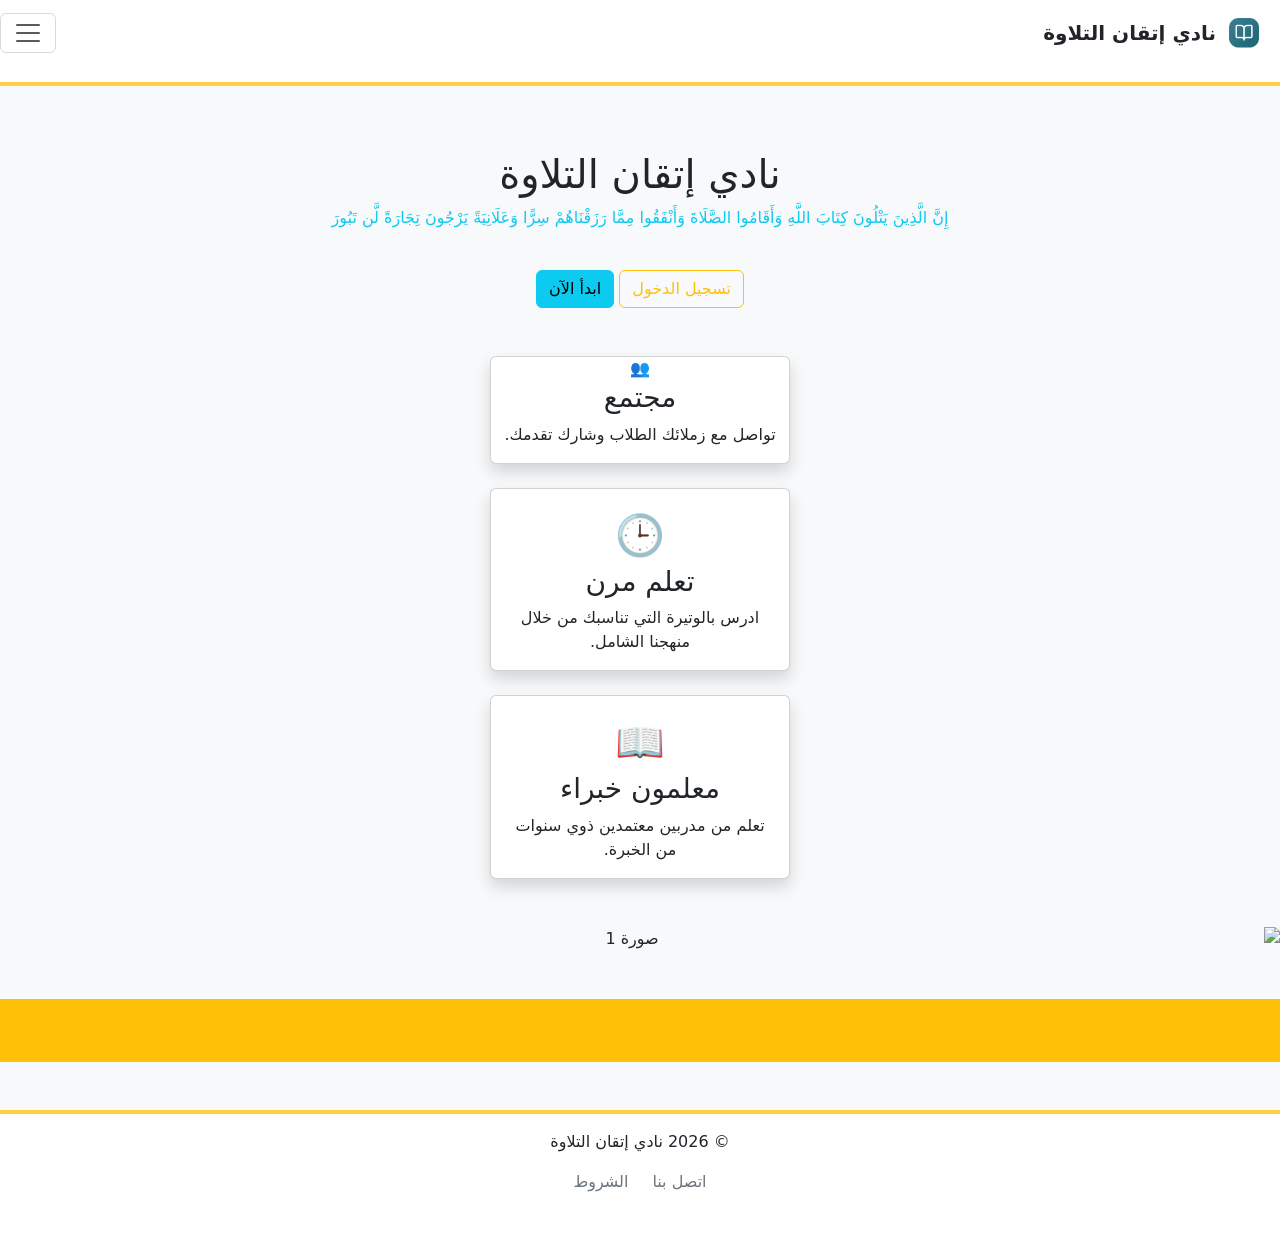
==== index.html @ 7944988d "index" ====
<!DOCTYPE html>

<html lang="ar" dir="rtl">
<head>
<meta charset="UTF-8">
<link href="https://cdn.jsdelivr.net/npm/bootstrap@5.3.8/dist/css/bootstrap.min.css" rel="stylesheet"
integrity="sha384-sRIl4kxILFvY47J16cr9ZwB07vP4J8+LH7qKQnuqkuIAvNWLzeN8tE5YBujZqJLB"
crossorigin="anonymous">
<script src="https://cdn.jsdelivr.net/npm/bootstrap@5.3.8/dist/js/bootstrap.bundle.min.js"
integrity="sha384-FKyoEForCGlyvwx9Hj09JcYn3nv7wiPVlz7YYwJrWVcXK/BmnVDxM+D2scQbITxI"
crossorigin="anonymous"></script>
<title>نادي إتقان التلاوة</title>
</head>

<body class="bg-light text-center">

<header class="bg-white">
    <nav class="navbar navbar-white d-flex justify-content-between" dir="rtl">

        <!-- Logo + Title (Right side) -->
        <a class="navbar-brand d-flex align-items-center" href="index.html">
            <img src="images/logo.png" alt="شعار النادي" class="rounded ms-2" width="40">
            <span class="text-dark fw-bold fs-5">نادي إتقان التلاوة</span>
        </a>

        <!-- Toggler Button -->
        <button class="navbar-toggler" type="button" data-bs-toggle="collapse" data-bs-target="#navbarNav">
            <span class="navbar-toggler-icon"></span>
        </button>

        <!-- Dropdown Menu (Always collapsed) -->
        <div class="collapse navbar-collapse" id="navbarNav">
            <ul class="navbar-nav text-end">
                <li class="nav-item">
                    <a href="index.html" class="nav-link active text-secondary fw-bold">الرئيسية</a>
                </li>
                <li class="nav-item">
                    <a href="about.html" class="nav-link text-secondary fw-bold">حول</a>
                </li>
                </li class="nav-item">
                    <a href="funpage.html" class="nav-link text-secondary fw-bold">ترفيه</a>
                </li>
                <li class="nav-item">
                    <a href="questionnaire.html" class="nav-link text-secondary fw-bold">استبيان</a>
                </li>
            </ul>
        </div>

    </nav>

    <hr class="border border-warning border-2 opacity-75">
</header>




<section>
    <br/><br/>
<div class="container">
    <h1 class="text-dark ">نادي إتقان التلاوة</h1>

    <p class="text-info">
    إِنَّ الَّذِينَ يَتْلُونَ كِتَابَ اللَّهِ وَأَقَامُوا الصَّلَاةَ وَأَنْفَقُوا
    مِمَّا رَزَقْنَاهُمْ سِرًّا وَعَلَانِيَةً يَرْجُونَ تِجَارَةً لَّن تَبُورَ
    </p>
</div>

    <br/>
    <a href="login.html" class="btn btn-outline-warning">تسجيل الدخول</a>
    <a href="register.html" class="btn btn-info">ابدأ الآن</a>
    <br/>
    <br/><br/>
</section>

<section>
<div class="d-flex justify-content-center align-items-center">
    <div class="card bg-white shadow" style="width:300px">

        <div class="text-center">👥</div>
        <h3>مجتمع</h3>
        <p>تواصل مع زملائك الطلاب وشارك تقدمك.</p>
    </div>
</div>
<br/>

<div class="d-flex justify-content-center align-items-center">
    <div class="card bg-white shadow" style="width:300px">
        <div class="text-center fs-1 mt-3">🕒</div>
        <h3 class="text-center">تعلم مرن</h3>
        <p class="text-center px-3">ادرس بالوتيرة التي تناسبك من خلال منهجنا الشامل.</p>
    </div>
</div>

<br/>

<div class="d-flex justify-content-center align-items-center">
    <div class="card bg-white shadow" style="width:300px">
        <div class="text-center fs-1 mt-3">📖</div>
        <h3 class="text-center">معلمون خبراء</h3>
        <p class="text-center px-3">تعلم من مدربين معتمدين ذوي سنوات من الخبرة.</p>
    </div>
</div>
</section>

<!--A photo gallery which displayes a set of photos in rotational manner where each photo remains at least 3 seconds before exchanged automaticaslly-->
<section class="my-5">
    <div id="photoCarousel" class="carousel slide" data-bs-ride="carousel">
        <div class="carousel-inner">
            <div class="carousel-item active">
                <img src="images/photo1.jpg" class="d-block w-100" alt="صورة 1">
            </div>
            <div class="carousel-item">
                <img src="images/photo2.jpg" class="d-block w-100" alt="صورة 2">
            </div>
            <div class="carousel-item">
                <img src="images/photo3.jpg" class="d-block w-100" alt="صورة 3">
            </div>
        </div>
    </div>
</section>

<!--text banner with a welcoming message moving from right to left-->
<section class="bg-warning text-white py-3 mt-5">
    <marquee behavior="scroll" direction="rtl" scrollamount="5">
        مرحباً بكم في نادي إتقان التلاوة - حيث يبدأ رحلتك في إتقان تلاوة القرآن!
    </marquee>
</section>



<footer class="mt-5 bg-white">
    <hr class="border border-warning border-2 opacity-75 mx-auto">
    <div class="container pb-4">
        <p class="mb-3">© 2026 نادي إتقان التلاوة</p>
        
        <div class="d-flex justify-content-center gap-4">
            <a href="contact.html" class="text-decoration-none text-secondary">اتصل بنا</a>
            <a href="#" class="text-decoration-none text-secondary">الشروط</a>
        </div>
        
    </div>
    <br/>
</footer>

</body>
</html>
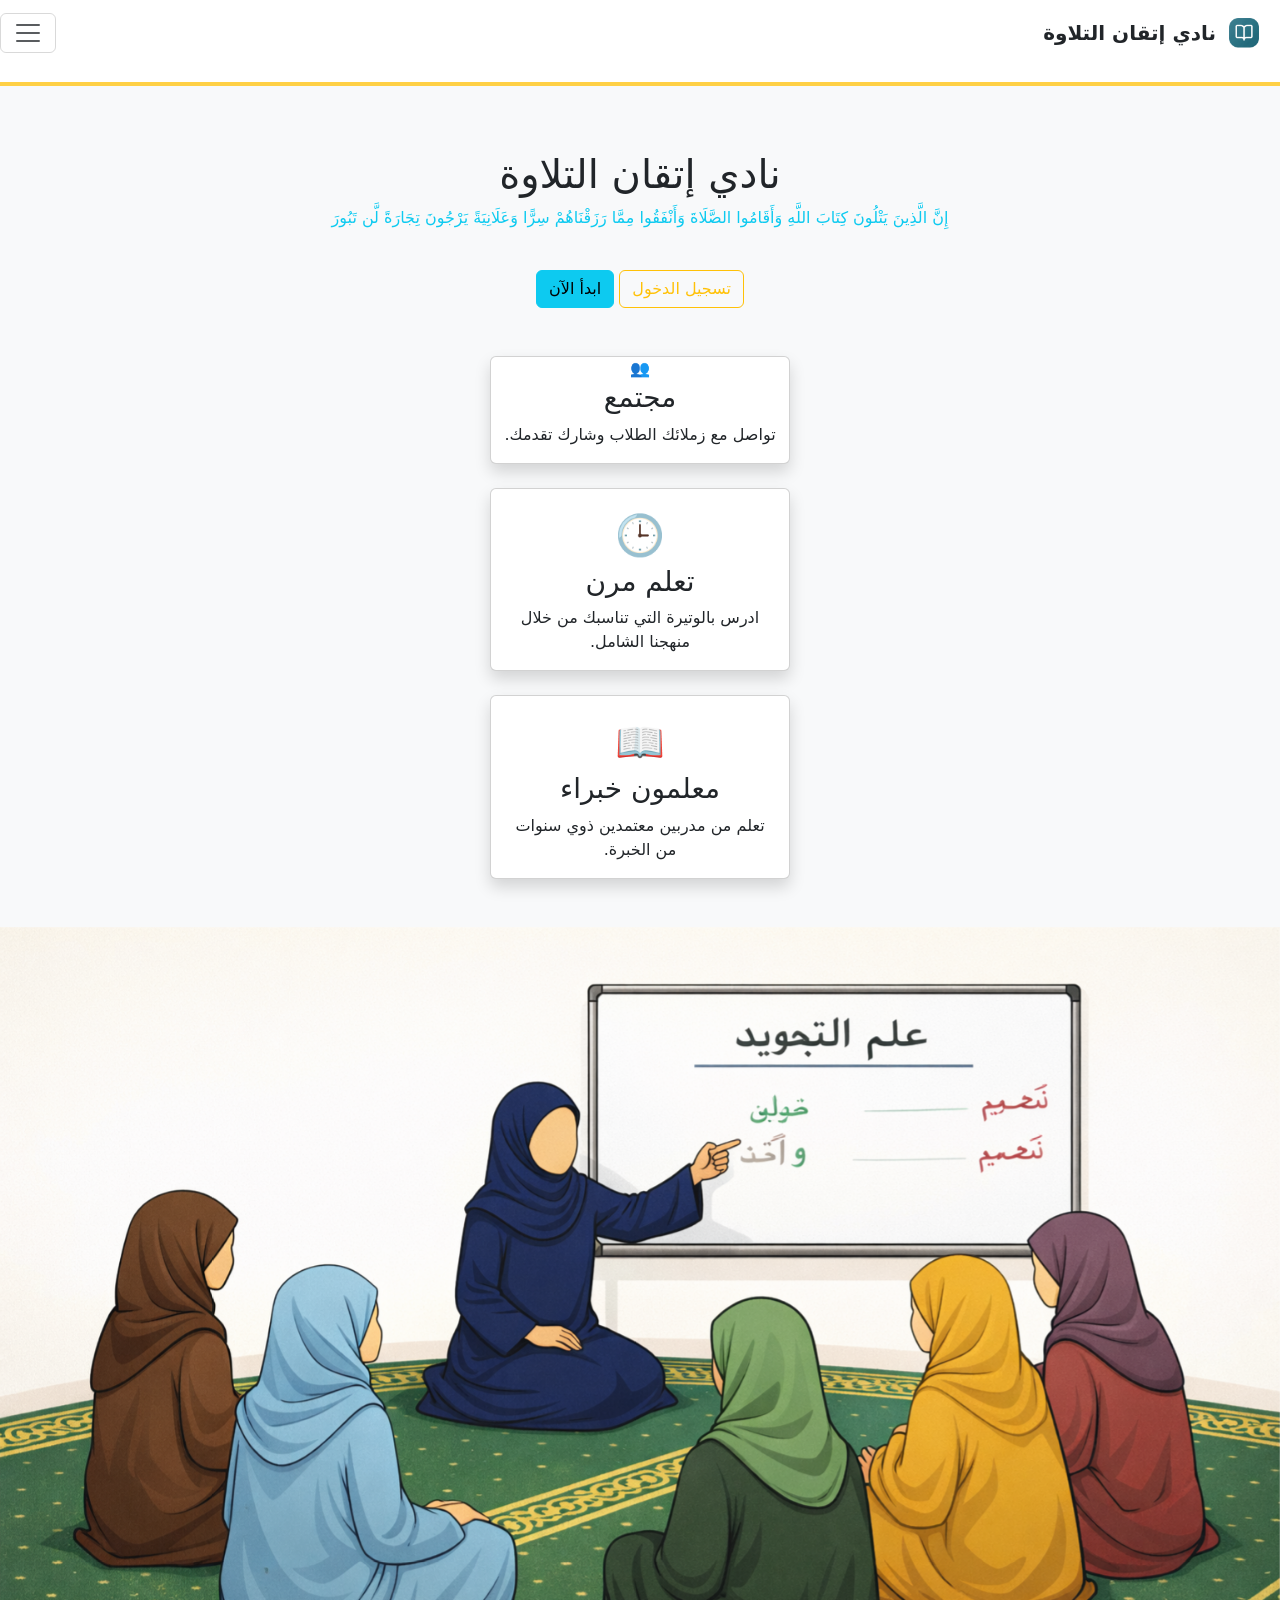
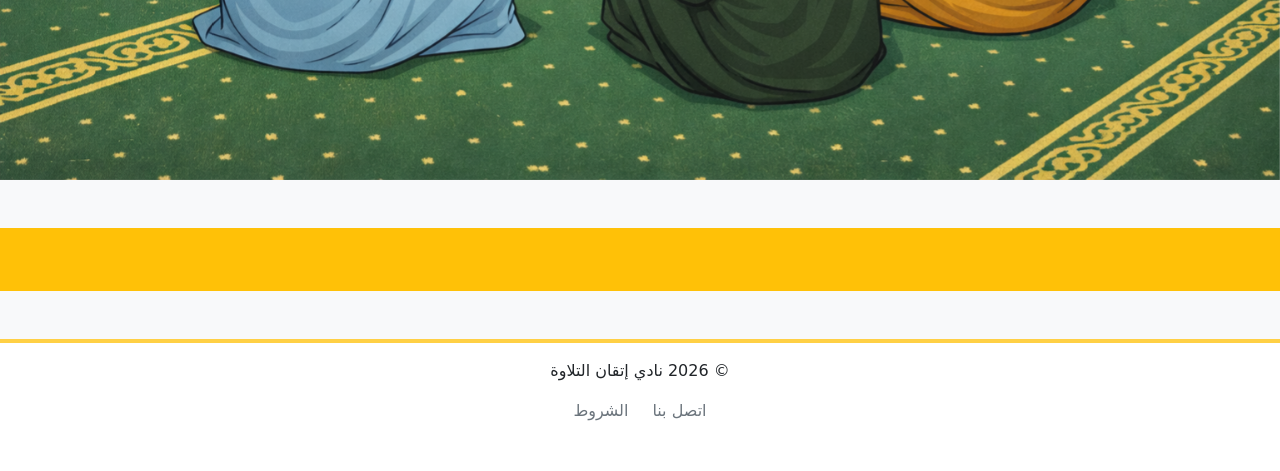
==== commit b0b1116b: "Added pictures to the index, added javaScript to teacher page ." ====
--- a/index.html
+++ b/index.html
@@ -3,6 +3,7 @@
 <html lang="ar" dir="rtl">
 <head>
 <meta charset="UTF-8">
+<meta name="viewport" content="width=device-width, initial-scale=1.0">
 <link href="https://cdn.jsdelivr.net/npm/bootstrap@5.3.8/dist/css/bootstrap.min.css" rel="stylesheet"
 integrity="sha384-sRIl4kxILFvY47J16cr9ZwB07vP4J8+LH7qKQnuqkuIAvNWLzeN8tE5YBujZqJLB"
 crossorigin="anonymous">
@@ -14,10 +15,11 @@
 
 <body class="bg-light text-center">
 
+<!-- Header -->
 <header class="bg-white">
     <nav class="navbar navbar-white d-flex justify-content-between" dir="rtl">
 
-        <!-- Logo + Title (Right side) -->
+        <!-- Logo + Title -->
         <a class="navbar-brand d-flex align-items-center" href="index.html">
             <img src="images/logo.png" alt="شعار النادي" class="rounded ms-2" width="40">
             <span class="text-dark fw-bold fs-5">نادي إتقان التلاوة</span>
@@ -28,7 +30,7 @@
             <span class="navbar-toggler-icon"></span>
         </button>
 
-        <!-- Dropdown Menu (Always collapsed) -->
+        <!-- Dropdown Menu -->
         <div class="collapse navbar-collapse" id="navbarNav">
             <ul class="navbar-nav text-end">
                 <li class="nav-item">
@@ -43,6 +45,10 @@
                 <li class="nav-item">
                     <a href="questionnaire.html" class="nav-link text-secondary fw-bold">استبيان</a>
                 </li>
+                <li class="nav-item">
+                    <a href="calculate.html" class="nav-link text-secondary fw-bold">حاسبة</a>
+                </li>
+
             </ul>
         </div>
 
@@ -53,7 +59,7 @@
 
 
 
-
+<!-- welcome section -->
 <section>
     <br/><br/>
 <div class="container">
@@ -72,6 +78,7 @@
     <br/><br/>
 </section>
 
+<!-- features section -->
 <section>
 <div class="d-flex justify-content-center align-items-center">
     <div class="card bg-white shadow" style="width:300px">
@@ -102,32 +109,32 @@
 </div>
 </section>
 
-<!--A photo gallery which displayes a set of photos in rotational manner where each photo remains at least 3 seconds before exchanged automaticaslly-->
+<!--photo gallery-->
 <section class="my-5">
     <div id="photoCarousel" class="carousel slide" data-bs-ride="carousel">
         <div class="carousel-inner">
             <div class="carousel-item active">
-                <img src="images/photo1.jpg" class="d-block w-100" alt="صورة 1">
+                <img src="images/photo1.png" class="d-block w-100" alt="حلقة تجويد">
             </div>
             <div class="carousel-item">
-                <img src="images/photo2.jpg" class="d-block w-100" alt="صورة 2">
+                <img src="images/photo2.png" class="d-block w-100" alt="حلقة تلاوة">
             </div>
             <div class="carousel-item">
-                <img src="images/photo3.jpg" class="d-block w-100" alt="صورة 3">
+                <img src="images/photo3.png" class="d-block w-100" alt="اختبار تجويد">
             </div>
         </div>
     </div>
 </section>
 
-<!--text banner with a welcoming message moving from right to left-->
+<!--welcoming message-->
 <section class="bg-warning text-white py-3 mt-5">
     <marquee behavior="scroll" direction="rtl" scrollamount="5">
-        مرحباً بكم في نادي إتقان التلاوة - حيث يبدأ رحلتك في إتقان تلاوة القرآن!
+        مرحباً بكم في نادي إتقان التلاوة - حيث تبدأ رحلتك في نادي إتقان التلاوة!
     </marquee>
 </section>
 
 
-
+<!--footer-->
 <footer class="mt-5 bg-white">
     <hr class="border border-warning border-2 opacity-75 mx-auto">
     <div class="container pb-4">
@@ -135,7 +142,7 @@
         
         <div class="d-flex justify-content-center gap-4">
             <a href="contact.html" class="text-decoration-none text-secondary">اتصل بنا</a>
-            <a href="#" class="text-decoration-none text-secondary">الشروط</a>
+            <a href="rules.html" class="text-decoration-none text-secondary">الشروط</a>
         </div>
         
     </div>
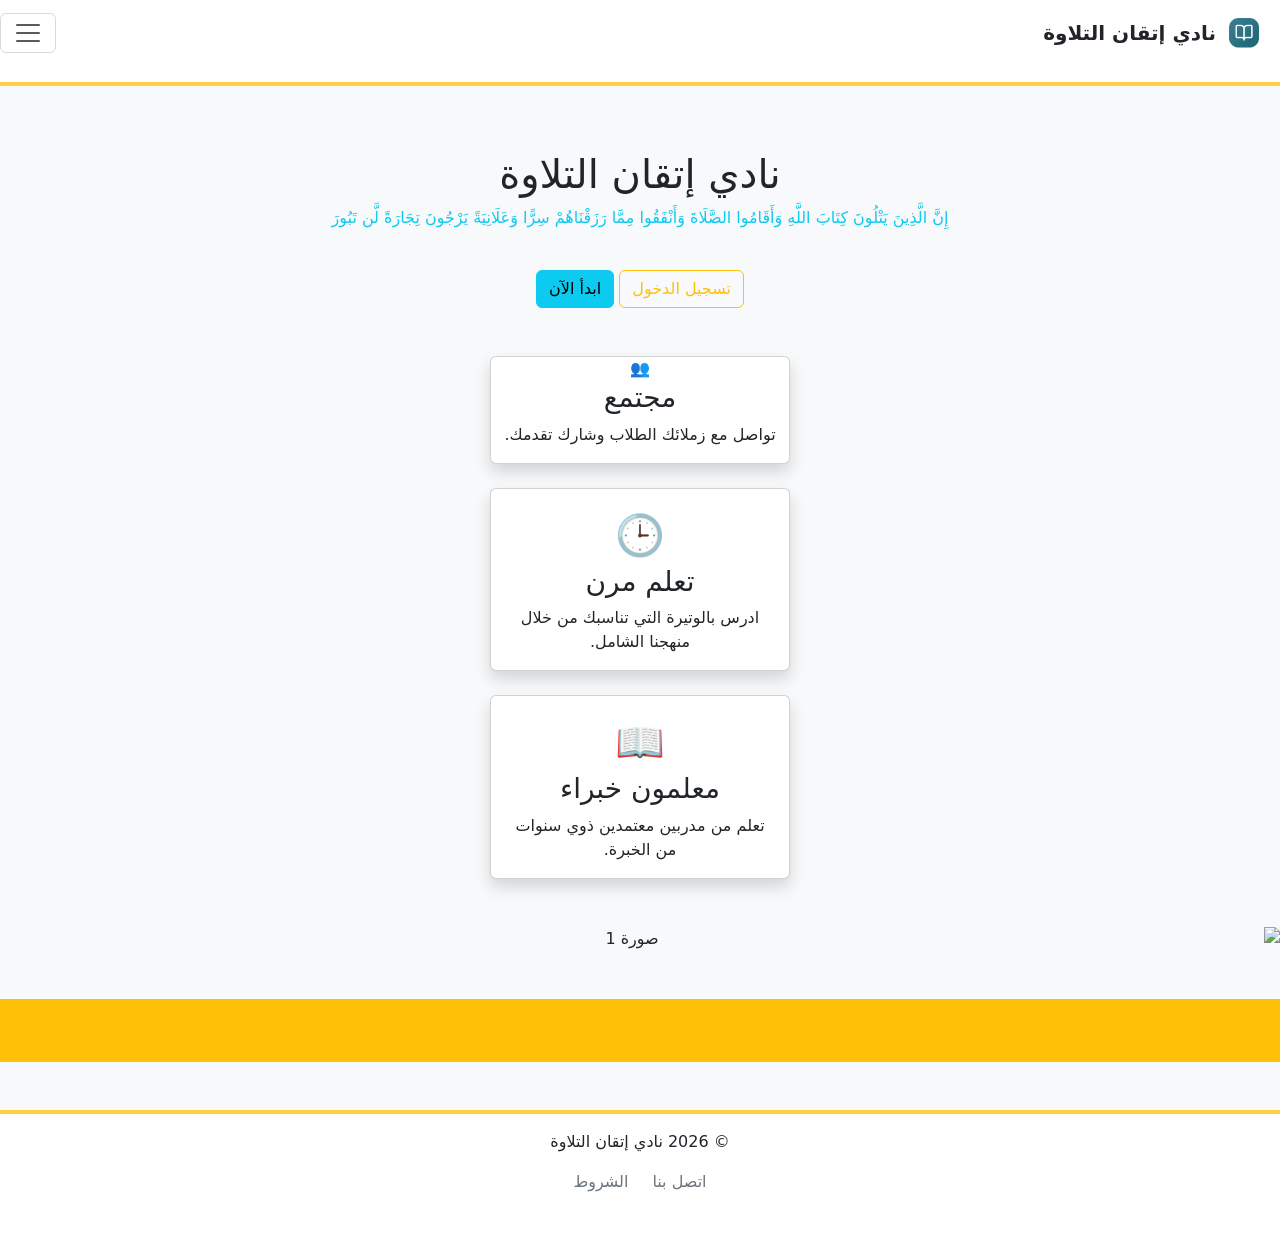
==== commit 42088a6c: "chore: resolve merge conflicts" ====
--- a/index.html
+++ b/index.html
@@ -3,7 +3,6 @@
 <html lang="ar" dir="rtl">
 <head>
 <meta charset="UTF-8">
-<meta name="viewport" content="width=device-width, initial-scale=1.0">
 <link href="https://cdn.jsdelivr.net/npm/bootstrap@5.3.8/dist/css/bootstrap.min.css" rel="stylesheet"
 integrity="sha384-sRIl4kxILFvY47J16cr9ZwB07vP4J8+LH7qKQnuqkuIAvNWLzeN8tE5YBujZqJLB"
 crossorigin="anonymous">
@@ -114,13 +113,13 @@
     <div id="photoCarousel" class="carousel slide" data-bs-ride="carousel">
         <div class="carousel-inner">
             <div class="carousel-item active">
-                <img src="images/photo1.png" class="d-block w-100" alt="حلقة تجويد">
+                <img src="images/photo1.jpg" class="d-block w-100" alt="صورة 1">
             </div>
             <div class="carousel-item">
-                <img src="images/photo2.png" class="d-block w-100" alt="حلقة تلاوة">
+                <img src="images/photo2.jpg" class="d-block w-100" alt="صورة 2">
             </div>
             <div class="carousel-item">
-                <img src="images/photo3.png" class="d-block w-100" alt="اختبار تجويد">
+                <img src="images/photo3.jpg" class="d-block w-100" alt="صورة 3">
             </div>
         </div>
     </div>
@@ -129,7 +128,7 @@
 <!--welcoming message-->
 <section class="bg-warning text-white py-3 mt-5">
     <marquee behavior="scroll" direction="rtl" scrollamount="5">
-        مرحباً بكم في نادي إتقان التلاوة - حيث تبدأ رحلتك في نادي إتقان التلاوة!
+        مرحباً بكم في نادي إتقان التلاوة - حيث يبدأ رحلتك في إتقان تلاوة القرآن!
     </marquee>
 </section>
 
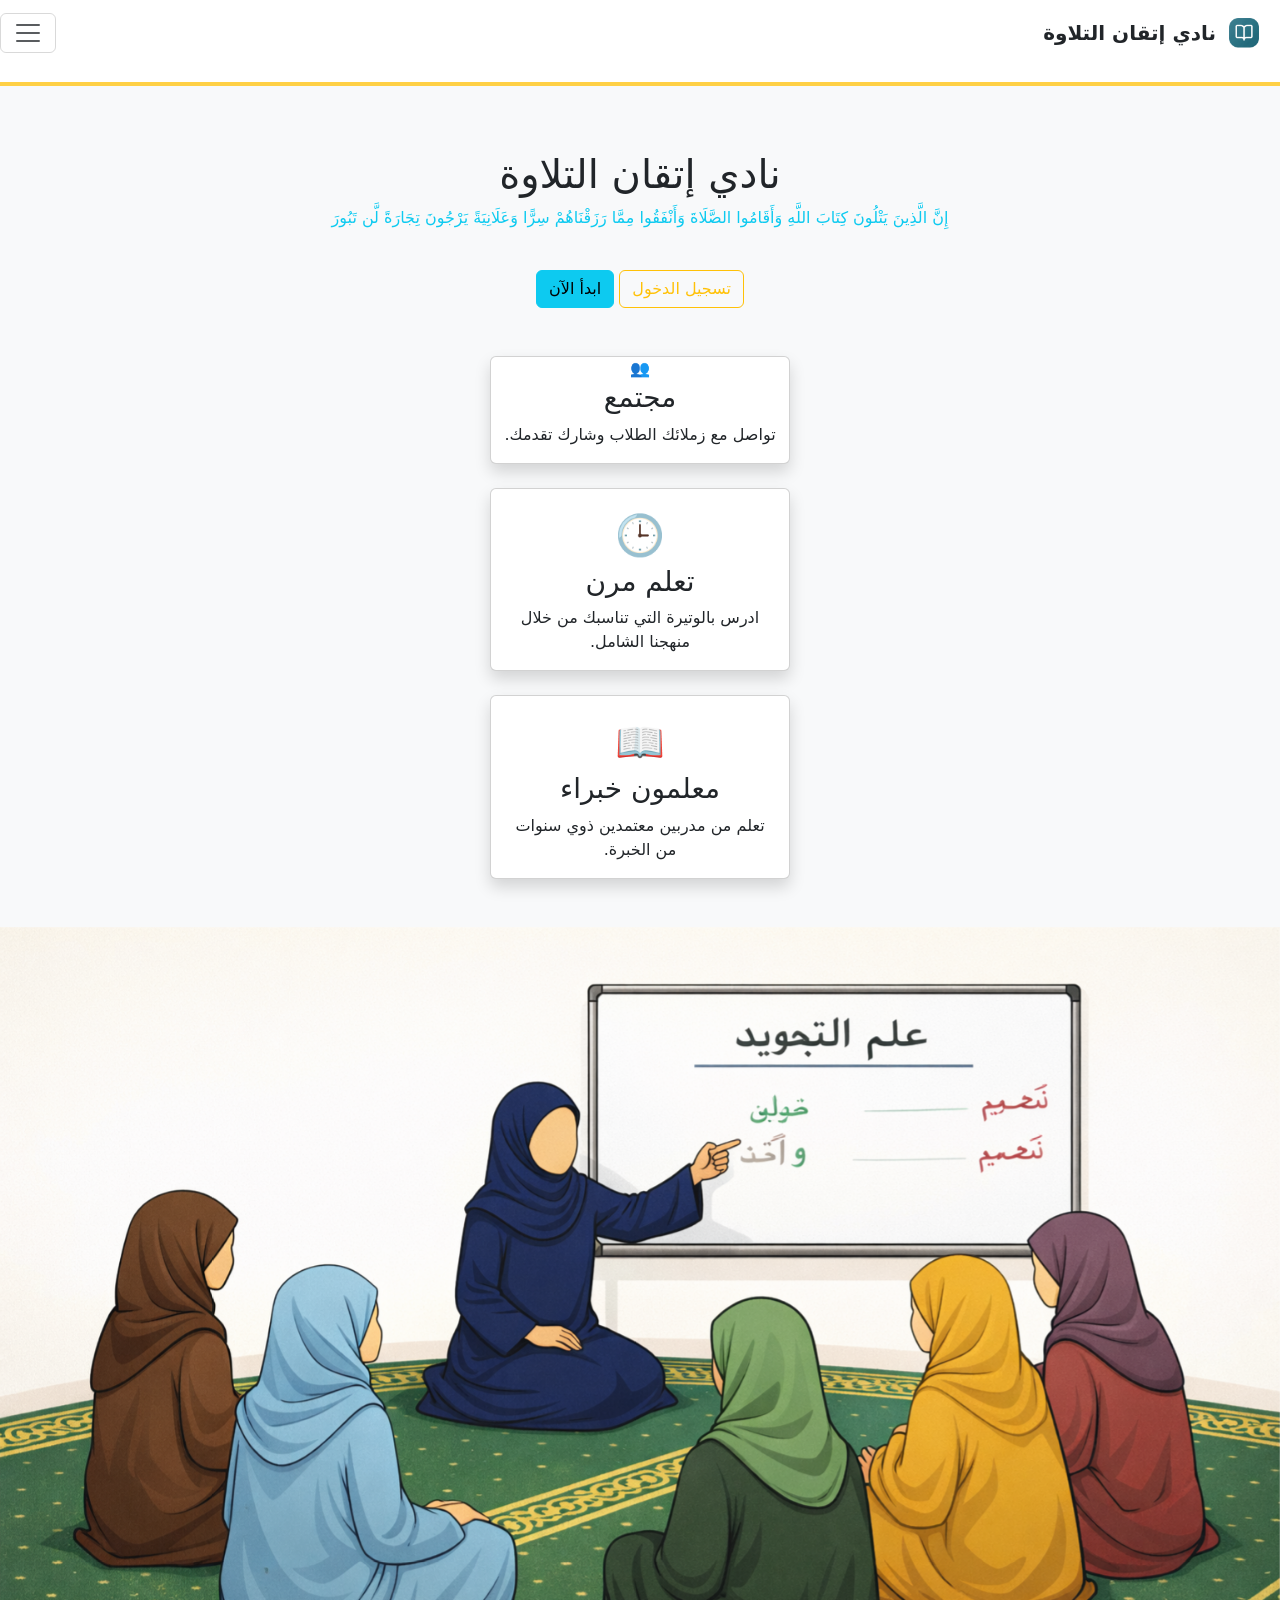
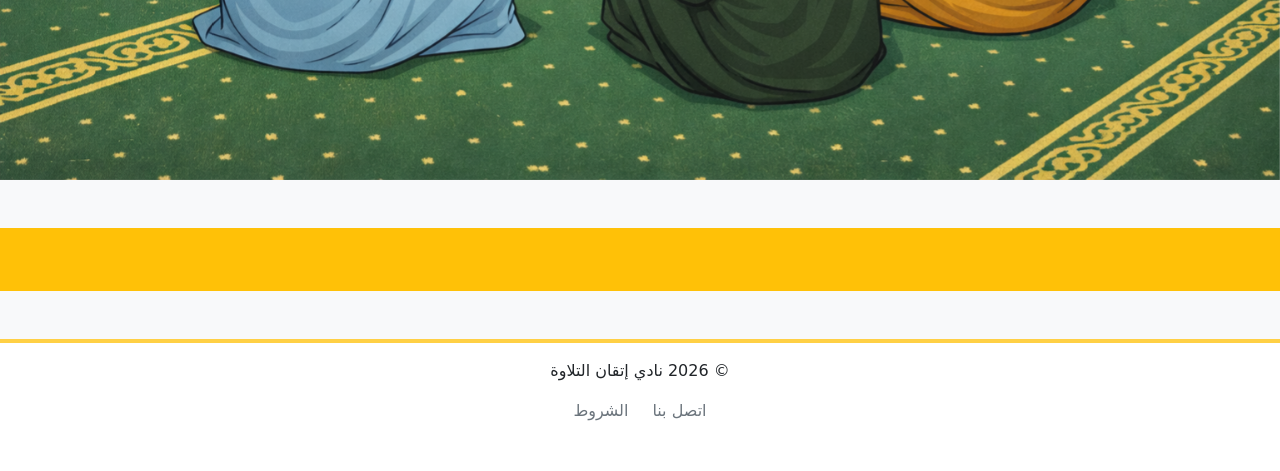
==== commit 9fcb0745: "Merge branch 'main' of https://github.com/manarkin/itqan-altelawa-system" ====
--- a/index.html
+++ b/index.html
@@ -3,6 +3,7 @@
 <html lang="ar" dir="rtl">
 <head>
 <meta charset="UTF-8">
+<meta name="viewport" content="width=device-width, initial-scale=1.0">
 <link href="https://cdn.jsdelivr.net/npm/bootstrap@5.3.8/dist/css/bootstrap.min.css" rel="stylesheet"
 integrity="sha384-sRIl4kxILFvY47J16cr9ZwB07vP4J8+LH7qKQnuqkuIAvNWLzeN8tE5YBujZqJLB"
 crossorigin="anonymous">
@@ -113,13 +114,13 @@
     <div id="photoCarousel" class="carousel slide" data-bs-ride="carousel">
         <div class="carousel-inner">
             <div class="carousel-item active">
-                <img src="images/photo1.jpg" class="d-block w-100" alt="صورة 1">
+                <img src="images/photo1.png" class="d-block w-100" alt="حلقة تجويد">
             </div>
             <div class="carousel-item">
-                <img src="images/photo2.jpg" class="d-block w-100" alt="صورة 2">
+                <img src="images/photo2.png" class="d-block w-100" alt="حلقة تلاوة">
             </div>
             <div class="carousel-item">
-                <img src="images/photo3.jpg" class="d-block w-100" alt="صورة 3">
+                <img src="images/photo3.png" class="d-block w-100" alt="اختبار تجويد">
             </div>
         </div>
     </div>
@@ -128,7 +129,7 @@
 <!--welcoming message-->
 <section class="bg-warning text-white py-3 mt-5">
     <marquee behavior="scroll" direction="rtl" scrollamount="5">
-        مرحباً بكم في نادي إتقان التلاوة - حيث يبدأ رحلتك في إتقان تلاوة القرآن!
+        مرحباً بكم في نادي إتقان التلاوة - حيث تبدأ رحلتك في نادي إتقان التلاوة!
     </marquee>
 </section>
 
